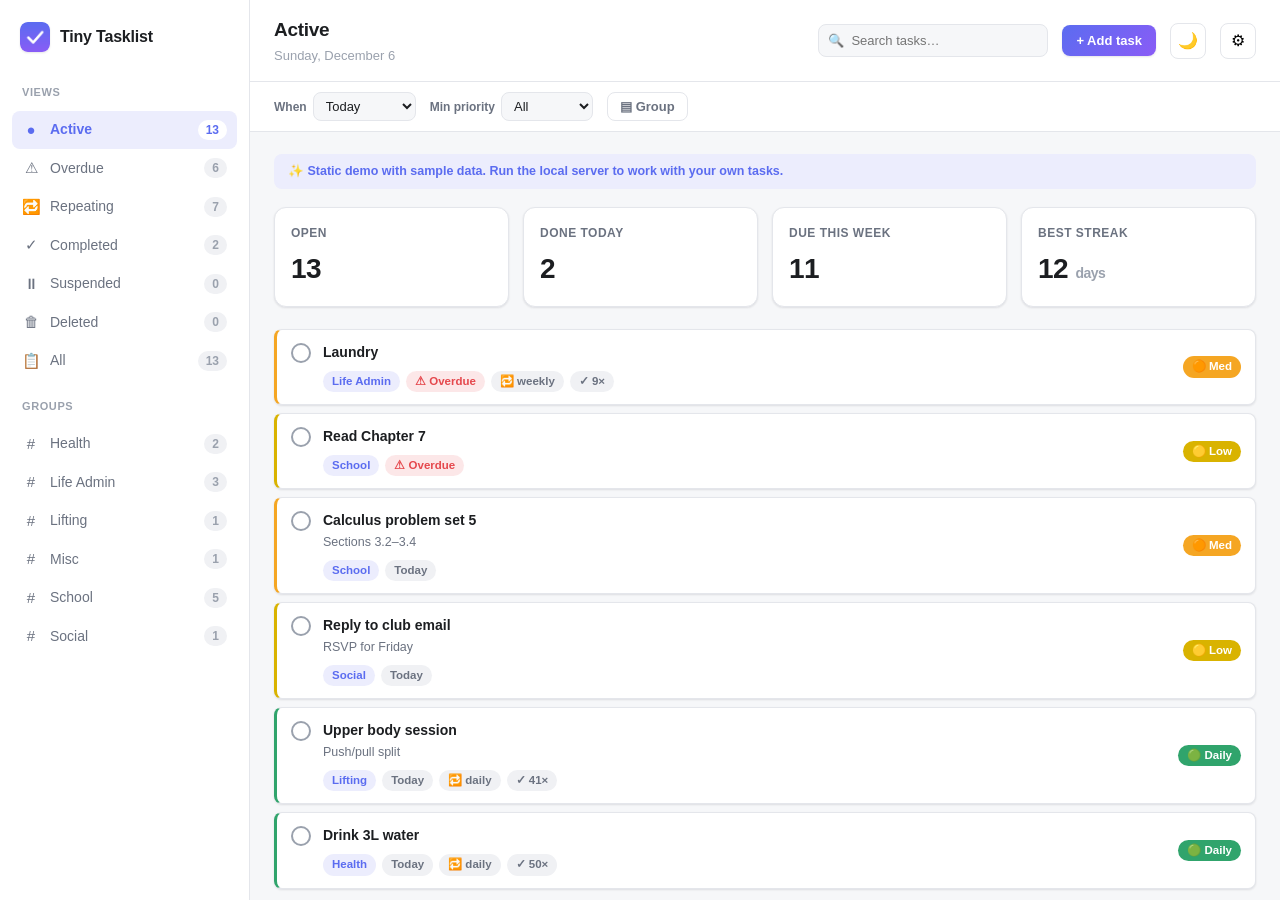
==== web/index.html @ d0a00ca6 "Add Tiny Tasklist browser edition" ====
<!DOCTYPE html>
<html lang="en" data-theme="light">
<head>
  <meta charset="UTF-8" />
  <meta name="viewport" content="width=device-width, initial-scale=1.0" />
  <meta name="theme-color" content="#5b6cf0" />
  <title>Tiny Tasklist</title>
  <meta name="color-scheme" content="light dark" />
  <link rel="icon" type="image/png" href="assets/icon.png" />
  <link rel="apple-touch-icon" href="assets/icon.png" />
  <!-- Set theme before first paint (no flash): saved choice, else system preference. -->
  <script>
    (function () {
      try {
        var saved = localStorage.getItem("tt_theme");
        var sysDark = window.matchMedia && window.matchMedia("(prefers-color-scheme: dark)").matches;
        document.documentElement.setAttribute("data-theme", saved || (sysDark ? "dark" : "light"));
      } catch (e) {}
    })();
  </script>
  <link rel="stylesheet" href="styles.css" />
</head>
<body>
  <div class="app">
    <!-- Sidebar -->
    <aside class="sidebar" id="sidebar">
      <div class="brand">
        <img src="assets/icon.png" alt="logo" />
        <h1>Tiny Tasklist</h1>
      </div>

      <div class="nav-section">Views</div>
      <div id="views"></div>

      <div class="nav-section">Groups</div>
      <div id="groups"></div>
    </aside>

    <!-- Main -->
    <main class="main">
      <header class="topbar">
        <button class="icon-btn menu-btn" id="menuBtn" title="Menu">☰</button>
        <div>
          <h2 id="viewTitle">Today</h2>
          <div class="sub" id="viewSub"></div>
        </div>
        <div class="spacer"></div>
        <div class="search">
          <span class="mag">🔍</span>
          <input id="search" type="text" placeholder="Search tasks…" />
        </div>
        <button class="btn primary" id="addBtn">+ Add task</button>
        <button class="icon-btn" id="themeBtn" title="Toggle theme">🌙</button>
        <button class="icon-btn" id="gearBtn" title="Settings">⚙</button>
      </header>

      <div class="filterbar">
        <label class="fl">When
          <select id="f_time">
            <option value="any">Any time</option>
            <option value="today" selected>Today</option>
            <option value="week">This week</option>
            <option value="month">This month</option>
          </select>
        </label>
        <label class="fl">Min priority
          <select id="f_minprio">
            <option value="all" selected>All</option>
            <option value="H">High+</option>
            <option value="M">Medium+</option>
            <option value="L">Low+</option>
            <option value="D">Daily+</option>
            <option value="X">Misc+</option>
          </select>
        </label>
        <button class="chip-btn" id="f_group" title="Group tasks by their group, with collapsible headers">▤ Group</button>
        <button class="chip-btn" id="f_collapse" hidden>Collapse all</button>
        <span class="fl-hint" id="f_hint"></span>
      </div>

      <div class="content" id="content"></div>
    </main>
  </div>

  <!-- Add-task modal -->
  <div class="overlay" id="overlay">
    <div class="modal">
      <h3 id="m_modalTitle">Add a task</h3>
      <div class="field">
        <label>Title</label>
        <input id="m_title" type="text" placeholder="e.g. Finish lab report" />
      </div>
      <div class="row2">
        <div class="field">
          <label>Due</label>
          <input id="m_due" type="text" placeholder="today, tomorrow, +2d…" />
        </div>
        <div class="field">
          <label>Priority</label>
          <select id="m_prio">
            <option value="U">Ultra</option>
            <option value="H">High</option>
            <option value="M" selected>Medium</option>
            <option value="L">Low</option>
            <option value="D">Daily</option>
            <option value="X">Misc</option>
          </select>
        </div>
      </div>
      <div class="row2">
        <div class="field">
          <label>Repeat</label>
          <select id="m_repeat">
            <option value="none" selected>None</option>
            <option value="daily">Daily</option>
            <option value="weekdays">Weekdays</option>
            <option value="weekly">Weekly</option>
            <option value="bi-weekly">Bi-weekly</option>
            <option value="monthly">Monthly</option>
          </select>
        </div>
        <div class="field">
          <label>Group</label>
          <input id="m_group" type="text" placeholder="e.g. School" />
        </div>
      </div>
      <div class="field">
        <label>Notes</label>
        <textarea id="m_notes" rows="3" placeholder="Optional details…"></textarea>
      </div>
      <div class="modal-actions">
        <button class="btn" id="m_cancel">Cancel</button>
        <button class="btn primary" id="m_save">Add task</button>
      </div>
    </div>
  </div>

  <!-- Import-tasks modal -->
  <div class="overlay" id="importOverlay">
    <div class="modal">
      <h3>Import tasks</h3>
      <p style="font-size:12.5px;color:var(--text-muted);margin-bottom:10px">
        One task per line. Optional fields after the title, separated by <code>|</code>:<br>
        <code>Title | due: 10/13 14:00 | prio: H/M/L/D/Misc | repeat: daily/weekly/… | group: Name | notes: …</code>
      </p>
      <div class="field">
        <textarea id="imp_text" rows="10" placeholder="Buy groceries
Gym | repeat: weekly | prio: M | group: Health
Pay rent | due: +5d | prio: H | group: Life Admin"></textarea>
      </div>
      <div class="modal-actions">
        <button class="btn" id="imp_prompt" title="Copy a prompt you can paste into an AI assistant along with your tasks">📋 Copy AI prompt</button>
        <span style="flex:1"></span>
        <button class="btn" id="imp_cancel">Cancel</button>
        <button class="btn primary" id="imp_go">Import</button>
      </div>
    </div>
  </div>

  <script src="sample-data.js"></script>
  <script src="app.js"></script>
</body>
</html>
---- web/styles.css ----
/* Tiny Tasklist browser interface.
   Plain CSS, no build step. All colors are custom properties so light/dark is one toggle. */

:root {
  --bg: #f6f7f9;
  --surface: #ffffff;
  --surface-2: #f0f1f4;
  --surface-3: #e9ebef;
  --border: #e4e6eb;
  --text: #1c1e21;
  --text-muted: #6b7280;
  --text-faint: #9aa1ad;
  --accent: #5b6cf0;
  --accent-2: #8a5cf6;
  --accent-weak: #ecedfd;
  --accent-text: #ffffff;
  --shadow-sm: 0 1px 2px rgba(16, 24, 40, .06), 0 1px 3px rgba(16, 24, 40, .05);
  --shadow-md: 0 4px 12px rgba(16, 24, 40, .08), 0 2px 4px rgba(16, 24, 40, .04);
  --radius: 12px;
  --radius-sm: 8px;
  /* priority accents */
  --p-U: #e5484d;
  --p-H: #f76808;
  --p-M: #f5a623;
  --p-L: #d9b300;
  --p-D: #30a46c;
  --p-X: #5b6cf0;
  --green: #30a46c;
}

[data-theme="dark"] {
  --bg: #15171c;
  --surface: #1e2127;
  --surface-2: #262a31;
  --surface-3: #2c313a;
  --border: #2c313a;
  --text: #e6e8eb;
  --text-muted: #9aa1ad;
  --text-faint: #6b7280;
  --accent: #7c8cff;
  --accent-2: #a07cff;
  --accent-weak: #23263a;
  --shadow-sm: 0 1px 2px rgba(0, 0, 0, .3);
  --shadow-md: 0 6px 20px rgba(0, 0, 0, .35);
  --p-U: #ff6369;
  --p-H: #ff8b3d;
  --p-M: #ffc153;
  --p-L: #e8cf4a;
  --p-D: #4cc38a;
  --p-X: #8a97ff;
  --green: #4cc38a;
}

* { box-sizing: border-box; margin: 0; padding: 0; }

html, body { height: 100%; }

body {
  font-family: -apple-system, BlinkMacSystemFont, "Segoe UI", Roboto, Helvetica, Arial, sans-serif;
  background: var(--bg);
  color: var(--text);
  font-size: 14px;
  line-height: 1.5;
  -webkit-font-smoothing: antialiased;
}

.app {
  display: grid;
  grid-template-columns: 250px 1fr;
  height: 100vh;
  overflow: hidden;
}

/* ---------- Sidebar ---------- */
.sidebar {
  background: var(--surface);
  border-right: 1px solid var(--border);
  display: flex;
  flex-direction: column;
  padding: 16px 12px;
  gap: 4px;
  overflow-y: auto;
}

.brand {
  display: flex;
  align-items: center;
  gap: 10px;
  padding: 6px 8px 14px;
}
.brand img { width: 30px; height: 30px; border-radius: 8px; box-shadow: var(--shadow-sm); }
.brand h1 { font-size: 16px; font-weight: 700; letter-spacing: -.2px; }

.nav-section {
  font-size: 11px;
  text-transform: uppercase;
  letter-spacing: .6px;
  color: var(--text-faint);
  font-weight: 600;
  padding: 14px 10px 6px;
}

.nav-item {
  display: flex;
  align-items: center;
  gap: 10px;
  padding: 8px 10px;
  border-radius: var(--radius-sm);
  cursor: pointer;
  color: var(--text-muted);
  font-weight: 500;
  user-select: none;
  transition: background .12s ease, color .12s ease;
}
.nav-item:hover { background: var(--surface-2); color: var(--text); }
.nav-item.active { background: var(--accent-weak); color: var(--accent); font-weight: 600; }
.nav-item .ico { width: 18px; text-align: center; font-size: 15px; }
.nav-item .label { flex: 1; }
.nav-item .count {
  font-size: 12px;
  color: var(--text-faint);
  background: var(--surface-2);
  padding: 1px 8px;
  border-radius: 10px;
  font-weight: 600;
}
.nav-item.active .count { background: var(--surface); color: var(--accent); }
.dot { width: 9px; height: 9px; border-radius: 50%; }

/* ---------- Main ---------- */
.main { display: flex; flex-direction: column; overflow: hidden; }

.topbar {
  display: flex;
  align-items: center;
  gap: 14px;
  padding: 16px 24px;
  border-bottom: 1px solid var(--border);
  background: var(--surface);
}
.topbar h2 { font-size: 19px; font-weight: 700; letter-spacing: -.3px; }
.topbar .sub { color: var(--text-faint); font-size: 13px; margin-top: 1px; }
.spacer { flex: 1; }

.search {
  position: relative;
  display: flex;
  align-items: center;
}
.search input {
  width: 230px;
  padding: 8px 12px 8px 32px;
  border: 1px solid var(--border);
  background: var(--bg);
  color: var(--text);
  border-radius: var(--radius-sm);
  font-size: 13px;
  outline: none;
  transition: border-color .15s, box-shadow .15s;
}
.search input:focus { border-color: var(--accent); box-shadow: 0 0 0 3px var(--accent-weak); }
.search .mag { position: absolute; left: 10px; color: var(--text-faint); font-size: 13px; }

.btn {
  border: 1px solid var(--border);
  background: var(--surface);
  color: var(--text);
  padding: 8px 14px;
  border-radius: var(--radius-sm);
  font-size: 13px;
  font-weight: 600;
  cursor: pointer;
  transition: background .12s, border-color .12s, transform .05s;
}
.btn:hover { background: var(--surface-2); }
.btn:active { transform: translateY(1px); }
.btn.primary {
  background: linear-gradient(135deg, var(--accent), var(--accent-2));
  color: #fff;
  border: none;
  box-shadow: var(--shadow-sm);
}
.btn.primary:hover { filter: brightness(1.05); }
.icon-btn {
  width: 36px; height: 36px;
  display: grid; place-items: center;
  border: 1px solid var(--border);
  background: var(--surface);
  border-radius: var(--radius-sm);
  cursor: pointer; font-size: 16px;
  transition: background .12s;
}
.icon-btn:hover { background: var(--surface-2); }

/* ---------- Filter bar ---------- */
.filterbar {
  display: flex;
  align-items: center;
  gap: 14px;
  padding: 10px 24px;
  border-bottom: 1px solid var(--border);
  background: var(--surface);
  flex-wrap: wrap;
}
.filterbar .fl { font-size: 12px; color: var(--text-muted); font-weight: 600; display: inline-flex; align-items: center; gap: 6px; }
.filterbar select {
  font-size: 13px; font-weight: 500; color: var(--text);
  background: var(--bg); border: 1px solid var(--border);
  border-radius: var(--radius-sm); padding: 5px 8px; outline: none;
}
.filterbar select:focus { border-color: var(--accent); }
.chip-btn {
  font-size: 13px; font-weight: 600;
  border: 1px solid var(--border); background: var(--surface);
  color: var(--text-muted); border-radius: var(--radius-sm);
  padding: 6px 12px; cursor: pointer;
}
.chip-btn:hover { background: var(--surface-2); color: var(--text); }
.chip-btn.on { background: var(--accent-weak); color: var(--accent); border-color: transparent; }
.fl-hint { font-size: 12px; color: var(--text-faint); margin-left: auto; }

/* ---------- Group headers (collapsible) ---------- */
.group-head {
  display: flex; align-items: center; gap: 8px;
  background: var(--surface-3);
  border-radius: var(--radius-sm);
  padding: 7px 12px; margin: 14px 0 6px;
  cursor: pointer; user-select: none;
  font-weight: 700; font-size: 13px;
}
.group-head:first-child { margin-top: 0; }
.group-head .caret { width: 12px; color: var(--text-muted); }
.group-head .gname { flex: 1; }
.group-head .gcount { color: var(--text-faint); font-weight: 600; font-size: 12px; }

.content { padding: 22px 24px; overflow-y: auto; flex: 1; }

/* ---------- Stat cards ---------- */
.stats {
  display: grid;
  grid-template-columns: repeat(4, 1fr);
  gap: 14px;
  margin-bottom: 22px;
}
.stat {
  background: var(--surface);
  border: 1px solid var(--border);
  border-radius: var(--radius);
  padding: 16px;
  box-shadow: var(--shadow-sm);
}
.stat .label { color: var(--text-muted); font-size: 12px; font-weight: 600; text-transform: uppercase; letter-spacing: .5px; }
.stat .value { font-size: 28px; font-weight: 750; margin-top: 6px; letter-spacing: -.5px; }
.stat .value small { font-size: 14px; color: var(--text-faint); font-weight: 600; }

/* ---------- Task list ---------- */
.section-title { font-size: 13px; font-weight: 700; color: var(--text-muted); margin: 18px 2px 10px; text-transform: uppercase; letter-spacing: .5px; }

.task {
  display: flex;
  align-items: flex-start;
  gap: 12px;
  background: var(--surface);
  border: 1px solid var(--border);
  border-left: 3px solid var(--bar, var(--border));
  border-radius: var(--radius-sm);
  padding: 12px 14px;
  margin-bottom: 8px;
  box-shadow: var(--shadow-sm);
  transition: box-shadow .14s ease, transform .05s ease, border-color .14s;
}
.task:hover { box-shadow: var(--shadow-md); }
.task.done { opacity: .55; }
.task.done .title { text-decoration: line-through; }

.check {
  width: 20px; height: 20px;
  border: 2px solid var(--text-faint);
  border-radius: 50%;
  margin-top: 1px;
  cursor: pointer;
  flex-shrink: 0;
  display: grid; place-items: center;
  color: #fff; font-size: 12px;
  transition: background .12s, border-color .12s;
}
.check:hover { border-color: var(--accent); }
.task.done .check { background: var(--green); border-color: var(--green); }

.task .body { flex: 1; min-width: 0; cursor: pointer; }
.task .title { font-weight: 600; font-size: 14px; }
.row-menu {
  border: none; background: transparent; color: var(--text-faint);
  font-size: 18px; line-height: 1; cursor: pointer; padding: 2px 6px;
  border-radius: 6px; opacity: 0; align-self: center; flex-shrink: 0;
}
.task:hover .row-menu { opacity: 1; }
.row-menu:hover { background: var(--surface-2); color: var(--text); }
.task .notes { color: var(--text-muted); font-size: 12.5px; margin-top: 2px; overflow: hidden; text-overflow: ellipsis; white-space: nowrap; }
.task .meta { display: flex; flex-wrap: wrap; gap: 6px; margin-top: 8px; }

.chip {
  font-size: 11.5px;
  font-weight: 600;
  padding: 2px 9px;
  border-radius: 20px;
  background: var(--surface-2);
  color: var(--text-muted);
  display: inline-flex; align-items: center; gap: 5px;
}
.chip.group { background: var(--accent-weak); color: var(--accent); }
.chip.due.overdue { background: rgba(229,72,77,.13); color: var(--p-U); }
.chip.repeat { }
.prio-tag {
  font-size: 11.5px; font-weight: 700;
  padding: 2px 9px; border-radius: 20px;
  color: #fff; flex-shrink: 0; align-self: center;
}

.empty {
  text-align: center;
  color: var(--text-faint);
  padding: 60px 20px;
}
.empty .big { font-size: 40px; margin-bottom: 8px; }

/* ---------- Habit heatmap ---------- */
.card {
  background: var(--surface);
  border: 1px solid var(--border);
  border-radius: var(--radius);
  padding: 20px;
  box-shadow: var(--shadow-sm);
  margin-bottom: 16px;
}
.card h3 { font-size: 15px; margin-bottom: 2px; }
.card .muted { color: var(--text-muted); font-size: 13px; }
.heatmap { display: grid; grid-auto-flow: column; grid-template-rows: repeat(7, 13px); gap: 3px; margin-top: 16px; overflow-x: auto; padding-bottom: 4px; }
.cell { width: 13px; height: 13px; border-radius: 3px; background: var(--surface-3); }
.cell.l1 { background: color-mix(in srgb, var(--green) 35%, var(--surface-3)); }
.cell.l2 { background: color-mix(in srgb, var(--green) 60%, var(--surface-3)); }
.cell.l3 { background: var(--green); }
.streak-big { font-size: 34px; font-weight: 750; letter-spacing: -.5px; }
.streak-big span { font-size: 15px; color: var(--text-faint); font-weight: 600; }

/* ---------- Modal ---------- */
.overlay {
  position: fixed; inset: 0;
  background: rgba(16, 18, 23, .5);
  display: none;
  place-items: center;
  z-index: 50;
}
.overlay.open { display: grid; }
.modal {
  background: var(--surface);
  border-radius: var(--radius);
  width: 420px; max-width: 92vw;
  padding: 22px;
  box-shadow: var(--shadow-md);
  border: 1px solid var(--border);
}
.modal h3 { margin-bottom: 14px; font-size: 17px; }
.field { margin-bottom: 12px; }
.field label { display: block; font-size: 12px; font-weight: 600; color: var(--text-muted); margin-bottom: 4px; }
.field input, .field select, .field textarea {
  width: 100%; padding: 9px 11px;
  border: 1px solid var(--border); border-radius: var(--radius-sm);
  background: var(--bg); color: var(--text); font-size: 13px; outline: none;
  font-family: inherit; resize: vertical;
}
.field input:focus, .field select:focus, .field textarea:focus { border-color: var(--accent); box-shadow: 0 0 0 3px var(--accent-weak); }
.row2 { display: grid; grid-template-columns: 1fr 1fr; gap: 12px; }
.modal-actions { display: flex; justify-content: flex-end; gap: 8px; margin-top: 18px; }

.banner {
  background: var(--accent-weak);
  color: var(--accent);
  border-radius: var(--radius-sm);
  padding: 8px 14px;
  font-size: 12.5px;
  font-weight: 600;
  margin-bottom: 18px;
  display: flex; gap: 8px; align-items: center;
}

/* ---------- Context menu ---------- */
.context-menu {
  position: fixed;
  z-index: 60;
  min-width: 170px;
  background: var(--surface);
  border: 1px solid var(--border);
  border-radius: var(--radius-sm);
  box-shadow: var(--shadow-md);
  padding: 5px;
}
.context-menu .item {
  padding: 8px 12px;
  border-radius: 6px;
  cursor: pointer;
  font-size: 13px;
  display: flex; align-items: center; gap: 9px;
}
.context-menu .item:hover { background: var(--surface-2); }
.context-menu .item.danger { color: var(--p-U); }
.context-menu .sep { height: 1px; background: var(--border); margin: 4px 2px; }

/* ---------- Toast / snackbar ---------- */
.toast {
  position: fixed;
  bottom: 22px; left: 50%; transform: translateX(-50%) translateY(20px);
  background: #23262e; color: #fff;
  border-radius: 10px; padding: 11px 16px;
  box-shadow: var(--shadow-md);
  display: flex; align-items: center; gap: 16px;
  font-size: 13.5px; font-weight: 500;
  opacity: 0; pointer-events: none;
  transition: opacity .18s ease, transform .18s ease;
  z-index: 70;
}
.toast.show { opacity: 1; transform: translateX(-50%) translateY(0); pointer-events: auto; }
.toast button {
  background: none; border: none; color: #8ea2ff; font-weight: 700;
  cursor: pointer; font-size: 13.5px; padding: 2px 4px;
}
.toast button:hover { text-decoration: underline; }

/* ---------- Responsive ---------- */
.menu-btn { display: none; }
@media (max-width: 820px) {
  .app { grid-template-columns: 1fr; }
  .sidebar {
    position: fixed; z-index: 40; left: 0; top: 0; bottom: 0; width: 250px;
    transform: translateX(-100%); transition: transform .2s ease; box-shadow: var(--shadow-md);
  }
  .sidebar.open { transform: translateX(0); }
  .menu-btn { display: grid; }
  .stats { grid-template-columns: repeat(2, 1fr); }
  .search input { width: 150px; }
}
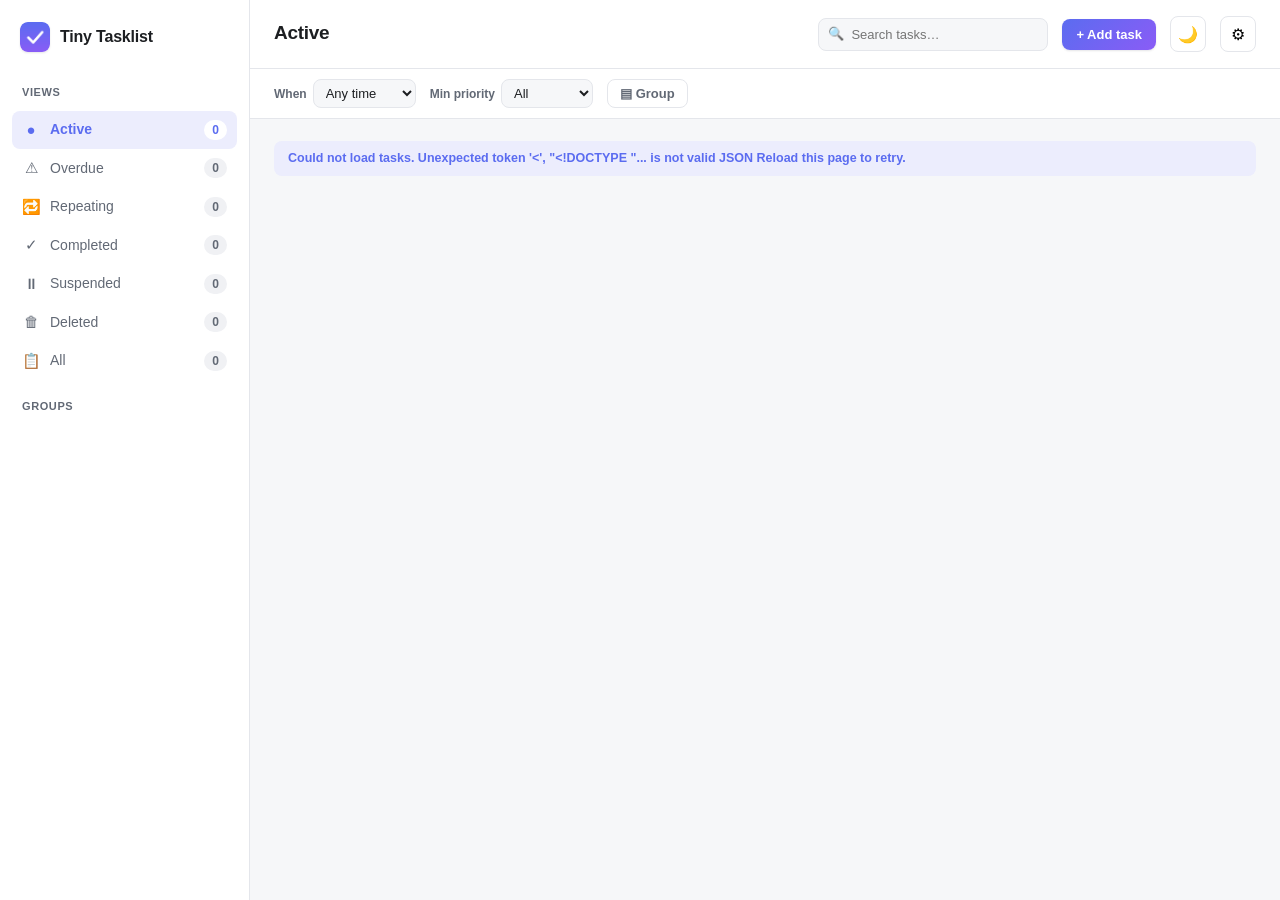
==== commit 7a8e4d1e: "Add desktop task manager and standalone project pages" ====
--- a/web/index.html
+++ b/web/index.html
@@ -41,7 +41,7 @@
       <header class="topbar">
         <button class="icon-btn menu-btn" id="menuBtn" title="Menu">☰</button>
         <div>
-          <h2 id="viewTitle">Today</h2>
+          <h2 id="viewTitle">Active</h2>
           <div class="sub" id="viewSub"></div>
         </div>
         <div class="spacer"></div>
@@ -57,8 +57,8 @@
       <div class="filterbar">
         <label class="fl">When
           <select id="f_time">
-            <option value="any">Any time</option>
-            <option value="today" selected>Today</option>
+            <option value="any" selected>Any time</option>
+            <option value="today">Today</option>
             <option value="week">This week</option>
             <option value="month">This month</option>
           </select>
@@ -128,6 +128,7 @@
         <label>Notes</label>
         <textarea id="m_notes" rows="3" placeholder="Optional details…"></textarea>
       </div>
+      <p id="m_error" role="alert" hidden></p>
       <div class="modal-actions">
         <button class="btn" id="m_cancel">Cancel</button>
         <button class="btn primary" id="m_save">Add task</button>
@@ -139,6 +140,7 @@
   <div class="overlay" id="importOverlay">
     <div class="modal">
       <h3>Import tasks</h3>
+      <p id="imp_result" role="status" hidden></p>
       <p style="font-size:12.5px;color:var(--text-muted);margin-bottom:10px">
         One task per line. Optional fields after the title, separated by <code>|</code>:<br>
         <code>Title | due: 10/13 14:00 | prio: H/M/L/D/Misc | repeat: daily/weekly/… | group: Name | notes: …</code>
--- a/web/styles.css
+++ b/web/styles.css
@@ -8,8 +8,8 @@
   --surface-3: #e9ebef;
   --border: #e4e6eb;
   --text: #1c1e21;
-  --text-muted: #6b7280;
-  --text-faint: #9aa1ad;
+  --text-muted: #626975;
+  --text-faint: #626975;
   --accent: #5b6cf0;
   --accent-2: #8a5cf6;
   --accent-weak: #ecedfd;
@@ -36,7 +36,7 @@
   --border: #2c313a;
   --text: #e6e8eb;
   --text-muted: #9aa1ad;
-  --text-faint: #6b7280;
+  --text-faint: #9aa1ad;
   --accent: #7c8cff;
   --accent-2: #a07cff;
   --accent-weak: #23263a;
@@ -270,8 +270,7 @@
   transition: box-shadow .14s ease, transform .05s ease, border-color .14s;
 }
 .task:hover { box-shadow: var(--shadow-md); }
-.task.done { opacity: .55; }
-.task.done .title { text-decoration: line-through; }
+.task.done .title { text-decoration: line-through; color: var(--text-muted); }
 
 .check {
   width: 20px; height: 20px;
@@ -439,3 +438,14 @@
   .stats { grid-template-columns: repeat(2, 1fr); }
   .search input { width: 150px; }
 }
+
+@media (max-width: 600px) {
+  .topbar { flex-wrap: wrap; gap: 8px; padding: 12px; }
+  .topbar > div:first-of-type { flex: 1; min-width: 0; }
+  .topbar h2 { white-space: nowrap; overflow: hidden; text-overflow: ellipsis; }
+  .topbar .spacer { display: none; }
+  .topbar .icon-btn { width: 44px; height: 44px; flex-shrink: 0; }
+  .topbar .btn { white-space: nowrap; min-height: 44px; padding-inline: 10px; flex-shrink: 0; }
+  .topbar .search { order: 1; flex: 1 0 100%; min-width: 0; }
+  .topbar .search input { width: 100%; font-size: 16px; }
+}
